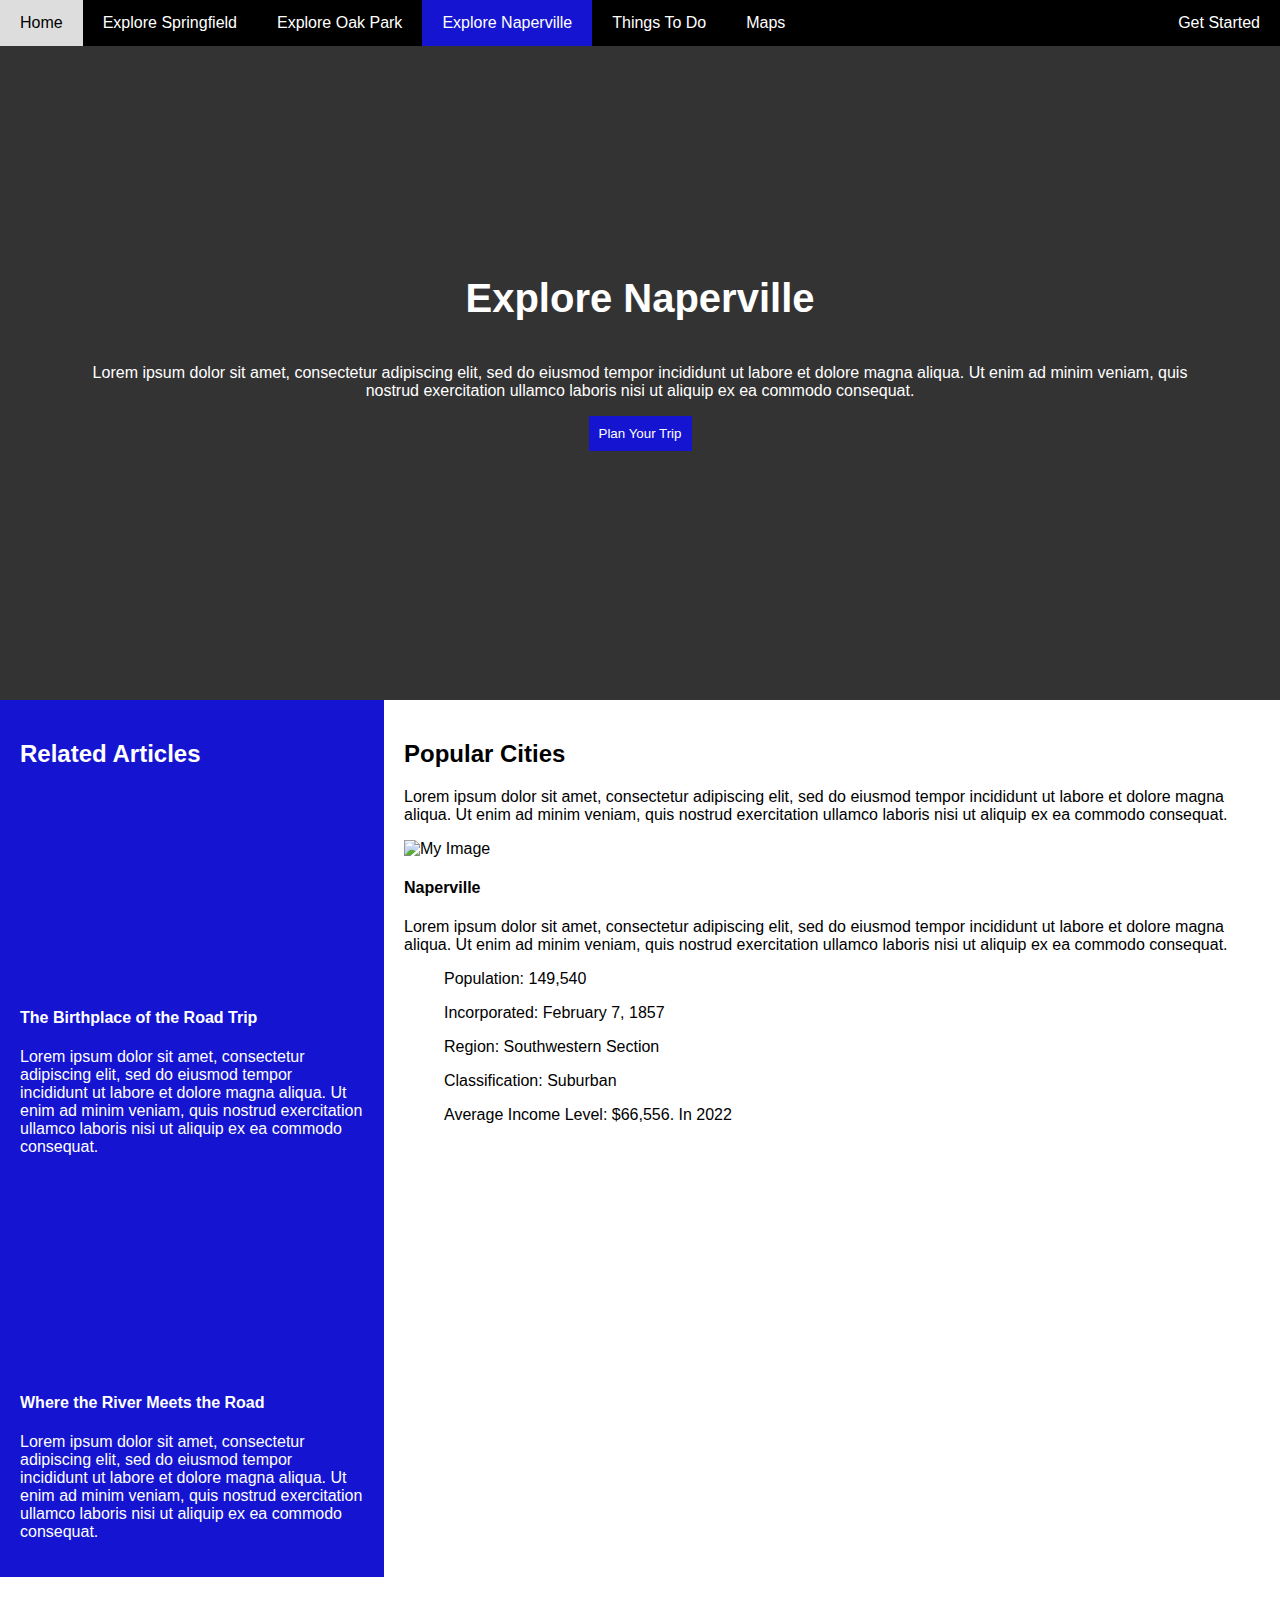
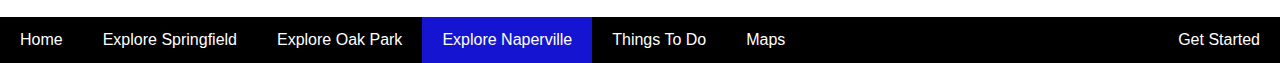
==== explorenaperville.html @ a5d0d8c4 "Add files via upload" ====
<!DOCTYPE html>
<html lang="en">
<head>
    <meta charset="UTF-8">
    <meta http-equiv="X-UA-Compatible" content="IE=edge">
    <meta name="viewport" content="width=device-width, initial-scale=1.0">
    <link rel="stylesheet" href="styles.css">
    <title>Popular Cities</title>
</head>
<style>
  .header {
  padding: 80px;
  text-align: center;
  background: #333;
  color: white;
  background-image: url("popularcities.jpg");
  background-size: cover;
  background-repeat: no-repeat;
  height: 700px;
}
</style>
<body>
  <nav>
    <div class="navbar">
        <a href="index.html">Home</a>
        <a href="explorespringfield.html">Explore Springfield</a>
        <a href="exploreoakpark.html">Explore Oak Park</a>
        <a href="explorenaperville.html" class="active">Explore Naperville</a>
        <a href="thingstodo.html">Things To Do</a>
        <a href="https://idot.illinois.gov/transportation-system/network-overview/highway-system/maps/highway.html" target="_blank">Maps</a>
        <a href="getstarted.html" class="right">Get Started</a>
      </div>
      </nav>

    <header>
    <div class="header">
        <h1>Explore Naperville</h1>
        <p>Lorem ipsum dolor sit amet, consectetur adipiscing elit, sed do eiusmod tempor incididunt ut labore et dolore magna aliqua. Ut enim ad minim veniam, quis nostrud exercitation ullamco laboris nisi ut aliquip ex ea commodo consequat.</p>
        <button>Plan Your Trip</button>
        </div>
    </header>

        <aside>
          <table>
            <div class="row">
              <div class="side">
                <h2>Related Articles</h2>
                <div class="img" style="height:200px;"></div>
                <h4>The Birthplace of the Road Trip</h4>
                <p>Lorem ipsum dolor sit amet, consectetur adipiscing elit, sed do eiusmod tempor incididunt ut labore et dolore magna aliqua. Ut enim ad minim veniam, quis nostrud exercitation ullamco laboris nisi ut aliquip ex ea commodo consequat.</p>
                <div class="img1" style="height:200px;"></div>
                <h4>Where the River Meets the Road</h4>
                <p>Lorem ipsum dolor sit amet, consectetur adipiscing elit, sed do eiusmod tempor incididunt ut labore et dolore magna aliqua. Ut enim ad minim veniam, quis nostrud exercitation ullamco laboris nisi ut aliquip ex ea commodo consequat.</p>
              </div>
            </aside>
            
              <div class="main">
                <h2>Popular Cities</h2>
                <p>Lorem ipsum dolor sit amet, consectetur adipiscing elit, sed do eiusmod tempor incididunt ut labore et dolore magna aliqua. Ut enim ad minim veniam, quis nostrud exercitation ullamco laboris nisi ut aliquip ex ea commodo consequat.</p>
                <img src="naperville.jpg" alt="My Image" style="height:200px;">
                <h4>Naperville</h4>
                <p>Lorem ipsum dolor sit amet, consectetur adipiscing elit, sed do eiusmod tempor incididunt ut labore et dolore magna aliqua. Ut enim ad minim veniam, quis nostrud exercitation ullamco laboris nisi ut aliquip ex ea commodo consequat.</p>
                <ol>
                  <li><p>Population: 149,540</p></li>
                  <li><p>Incorporated: February 7, 1857</p></li>
                  <li><p>Region: Southwestern Section</p></li>
                  <li><p>Classification: Suburban</p></li>
                  <li><p>Average Income Level: $66,556. In 2022</p></li>
                  </ol>  
              </div>
            </div>
            </table>      

            <div class="footer">
                <div class="navbar">
                <a href="index.html">Home</a>
                <a href="explorespringfield.html">Explore Springfield</a>
                <a href="exploreoakpark.html">Explore Oak Park</a>
                <a href="explorenaperville.html" class="active">Explore Naperville</a>
                <a href="thingstodo.html">Things To Do</a>
                <a href="https://idot.illinois.gov/transportation-system/network-overview/highway-system/maps/highway.html" target="_blank">Maps</a>
                <a href="getstarted.html" class="right">Get Started</a>
                </div>
              </div>
          
</body>
</html>
---- styles.css ----
* {
  box-sizing: border-box;
}

body {
  font-family: Arial, Helvetica, sans-serif;
  margin: 0;
}

.header {
  padding: 80px;
  text-align: center;
  background: #333;
  color: white;
  background-image: url("hero.jpg");
  background-size: cover;
  background-repeat: no-repeat;
  display: flex;
  flex-direction: column;
  height: 100%;
  width: 100%;
  justify-content: center;
  align-items: center;
  height: 700px;
}

button {
  background-color: #1414D1;
  color: white;
  border: none;
  padding: 10px;
}

.column {
  float: left;
  width: 33.33%;
  padding: 20px;
}

table {
  padding: 20px;
}

section {
  padding: 20px;
}

.flex-container {
  display: flex;
  justify-content: center;
  align-items: center;
  height: 100%;
}

.box img {
  display: block;
  width: 80%;
  min-width:100px;
  max-width: 350px; 
  height: auto;
  margin: auto; 
}

ul {
  list-style-type: none;
  min-width: 696px;
	list-style: none;
	padding-top: 20px;
}

li {
  display: inline;
}

.header h1 {
  font-size: 40px;
}

nav {
  position: absolute;
  top: 0px;
  width: 100%;
}

.navbar {
  overflow: hidden;
  background-color: #000;
}

.navbar a {
  float: left;
  display: block;
  color: white;
  text-align: center;
  padding: 14px 20px;
  text-decoration: none;
}


.navbar a.right {
  float: right;
}

.navbar a:hover {
  background-color: #ddd;
  color: black;
}

.navbar a.active {
  background-color: #1414D1;
  color: white;
}

.row {  
  display: -ms-flexbox;
  display: flex;
  -ms-flex-wrap: wrap;
  flex-wrap: wrap;
}

.side {
  -ms-flex: 30%; 
  flex: 30%;
  background-color: #1414D1;
  color: #ffffff;
  padding: 20px;
}

.main {   
  -ms-flex: 70%; 
  flex: 70%;
  background-color: white;
  padding: 20px;
}

.img {
  background-image: url("route66.jpg");
  padding: 20px;
  background-size: cover;
  background-repeat: no-repeat;
  display: flex;
  flex-direction: column;
  height: 100%;
  width: 100%;
  justify-content: center;
  align-items: center;
  height: 700px;
}

.img1 {
  background-image: url("riverroad.jpg");
  padding: 20px;
  background-size: cover;
  background-repeat: no-repeat;
  display: flex;
  flex-direction: column;
  height: 100%;
  width: 100%;
  justify-content: center;
  align-items: center;
  height: 700px;
}

.footer {
  text-align: center;
}

@media screen and (max-width: 700px) {
  .row {   
    flex-direction: column;
  }
}

@media screen and (max-width: 400px) {
  .navbar a {
    float: none;
    width: 100%;
  }

  input[type=text], select {
    width: 100%;
    padding: 12px 20px;
    margin: 8px 0;
    display: inline-block;
    border: 1px solid #ccc;
    border-radius: 4px;
    box-sizing: border-box;
  }
  
  input[type=submit] {
    width: 100%;
    background-color: #1414D1;
    color: white;
    padding: 14px 20px;
    margin: 8px 0;
    border: none;
    border-radius: 4px;
    cursor: pointer;
  }
  
  input[type=submit]:hover {
    background-color: #1414D1;
  }
  
  div {
    border-radius: 5px;
    background-color: #f2f2f2;
    padding: 20px;
  }

}

footer {
  position: relative;
  top: 10px;
}
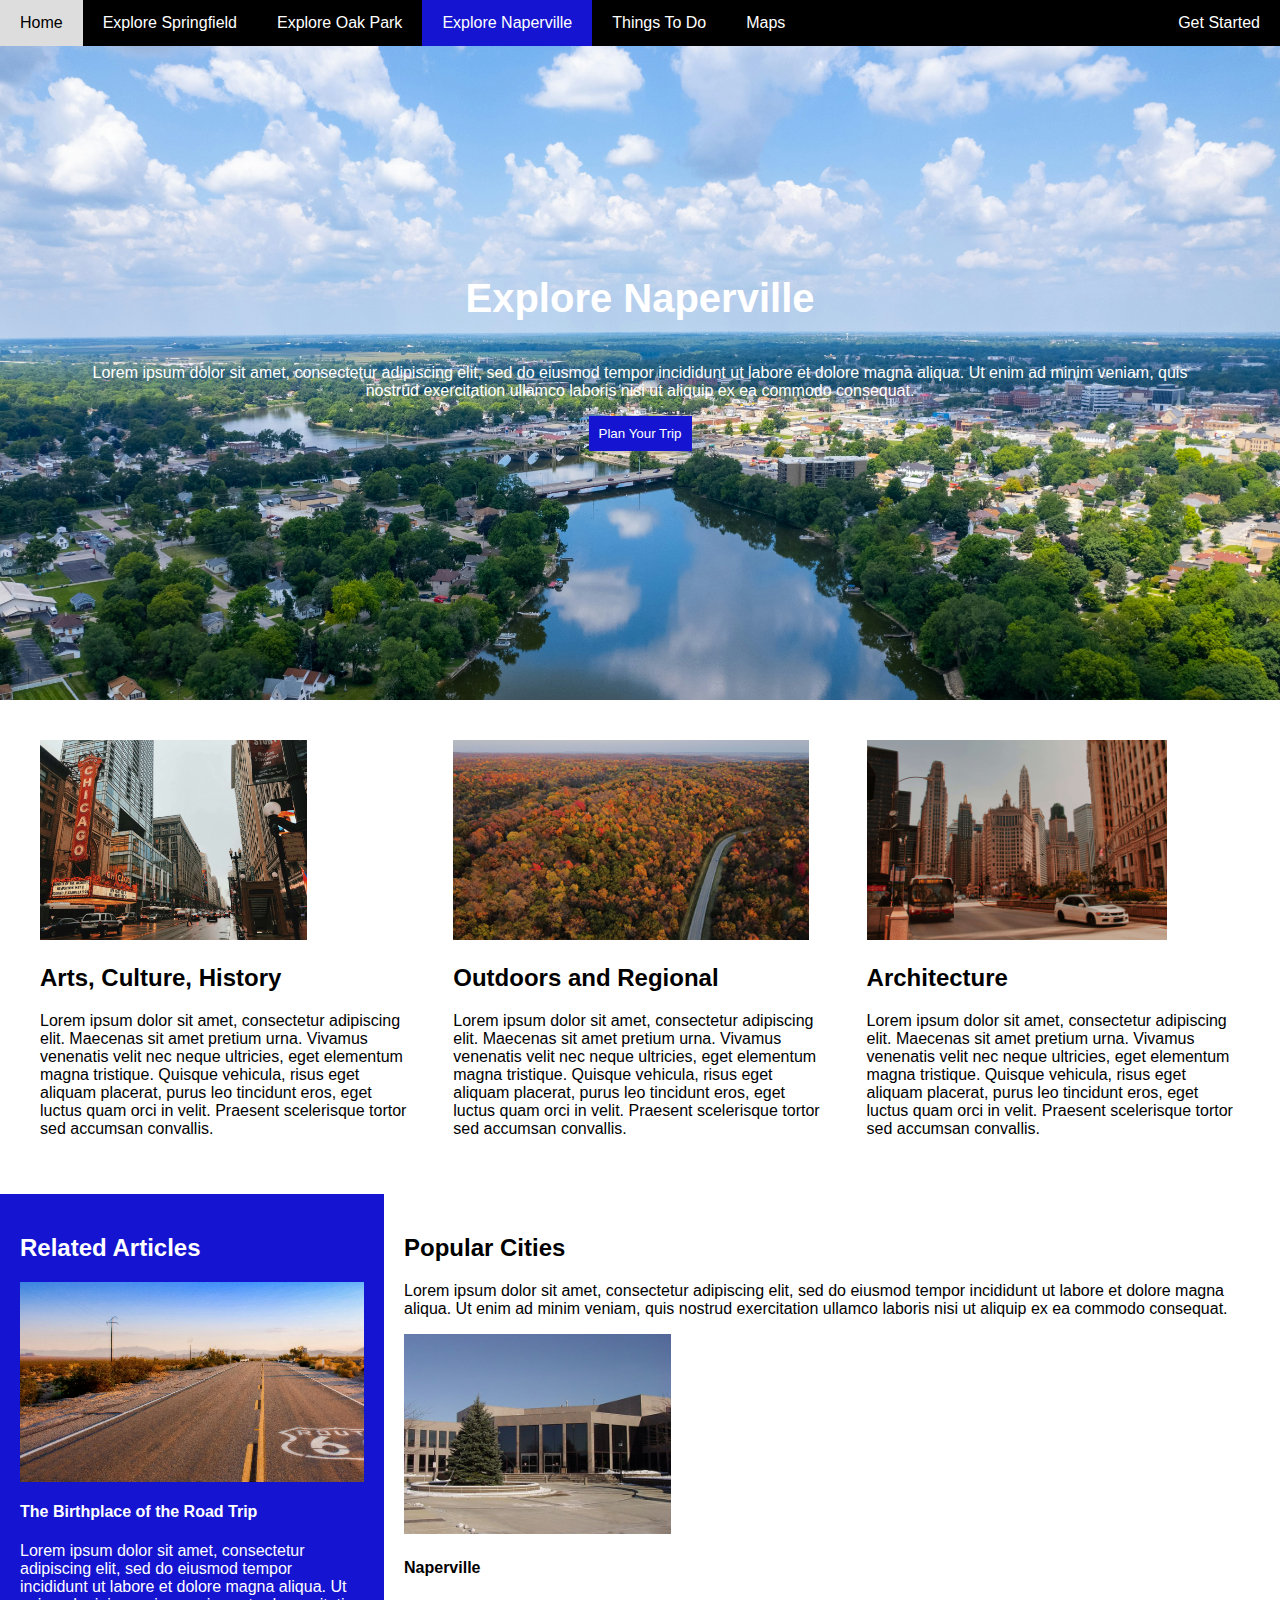
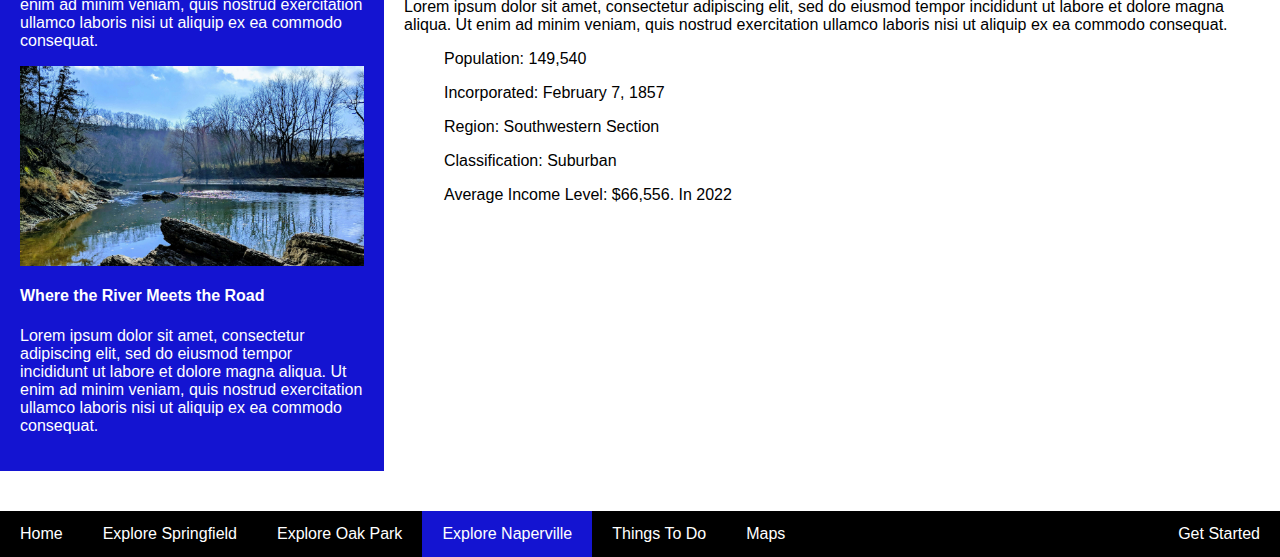
==== commit 12681380: "Add files via upload" ====
--- a/explorenaperville.html
+++ b/explorenaperville.html
@@ -39,6 +39,28 @@
         <button>Plan Your Trip</button>
         </div>
     </header>
+
+    <section>
+      <div class="row">
+        <div class="column">
+          <img src="arts.jpg" alt="My Image" style="height:200px;">
+          <h2>Arts, Culture, History</h2>
+          <p>Lorem ipsum dolor sit amet, consectetur adipiscing elit. Maecenas sit amet pretium urna. Vivamus venenatis velit nec neque ultricies, eget elementum magna tristique. Quisque vehicula, risus eget aliquam placerat, purus leo tincidunt eros, eget luctus quam orci in velit. Praesent scelerisque tortor sed accumsan convallis.</p>
+        </div>
+        
+        <div class="column">
+          <img src="outdoors.jpg" alt="My Image" style="height:200px;">
+          <h2>Outdoors and Regional</h2>
+          <p>Lorem ipsum dolor sit amet, consectetur adipiscing elit. Maecenas sit amet pretium urna. Vivamus venenatis velit nec neque ultricies, eget elementum magna tristique. Quisque vehicula, risus eget aliquam placerat, purus leo tincidunt eros, eget luctus quam orci in velit. Praesent scelerisque tortor sed accumsan convallis.</p>
+        </div>
+        
+        <div class="column">
+          <img src="architecture.jpg" alt="My Image" style="height:200px;">
+          <h2>Architecture</h2>
+          <p>Lorem ipsum dolor sit amet, consectetur adipiscing elit. Maecenas sit amet pretium urna. Vivamus venenatis velit nec neque ultricies, eget elementum magna tristique. Quisque vehicula, risus eget aliquam placerat, purus leo tincidunt eros, eget luctus quam orci in velit. Praesent scelerisque tortor sed accumsan convallis.</p>
+        </div>
+      </div>
+    </section>
 
         <aside>
           <table>
